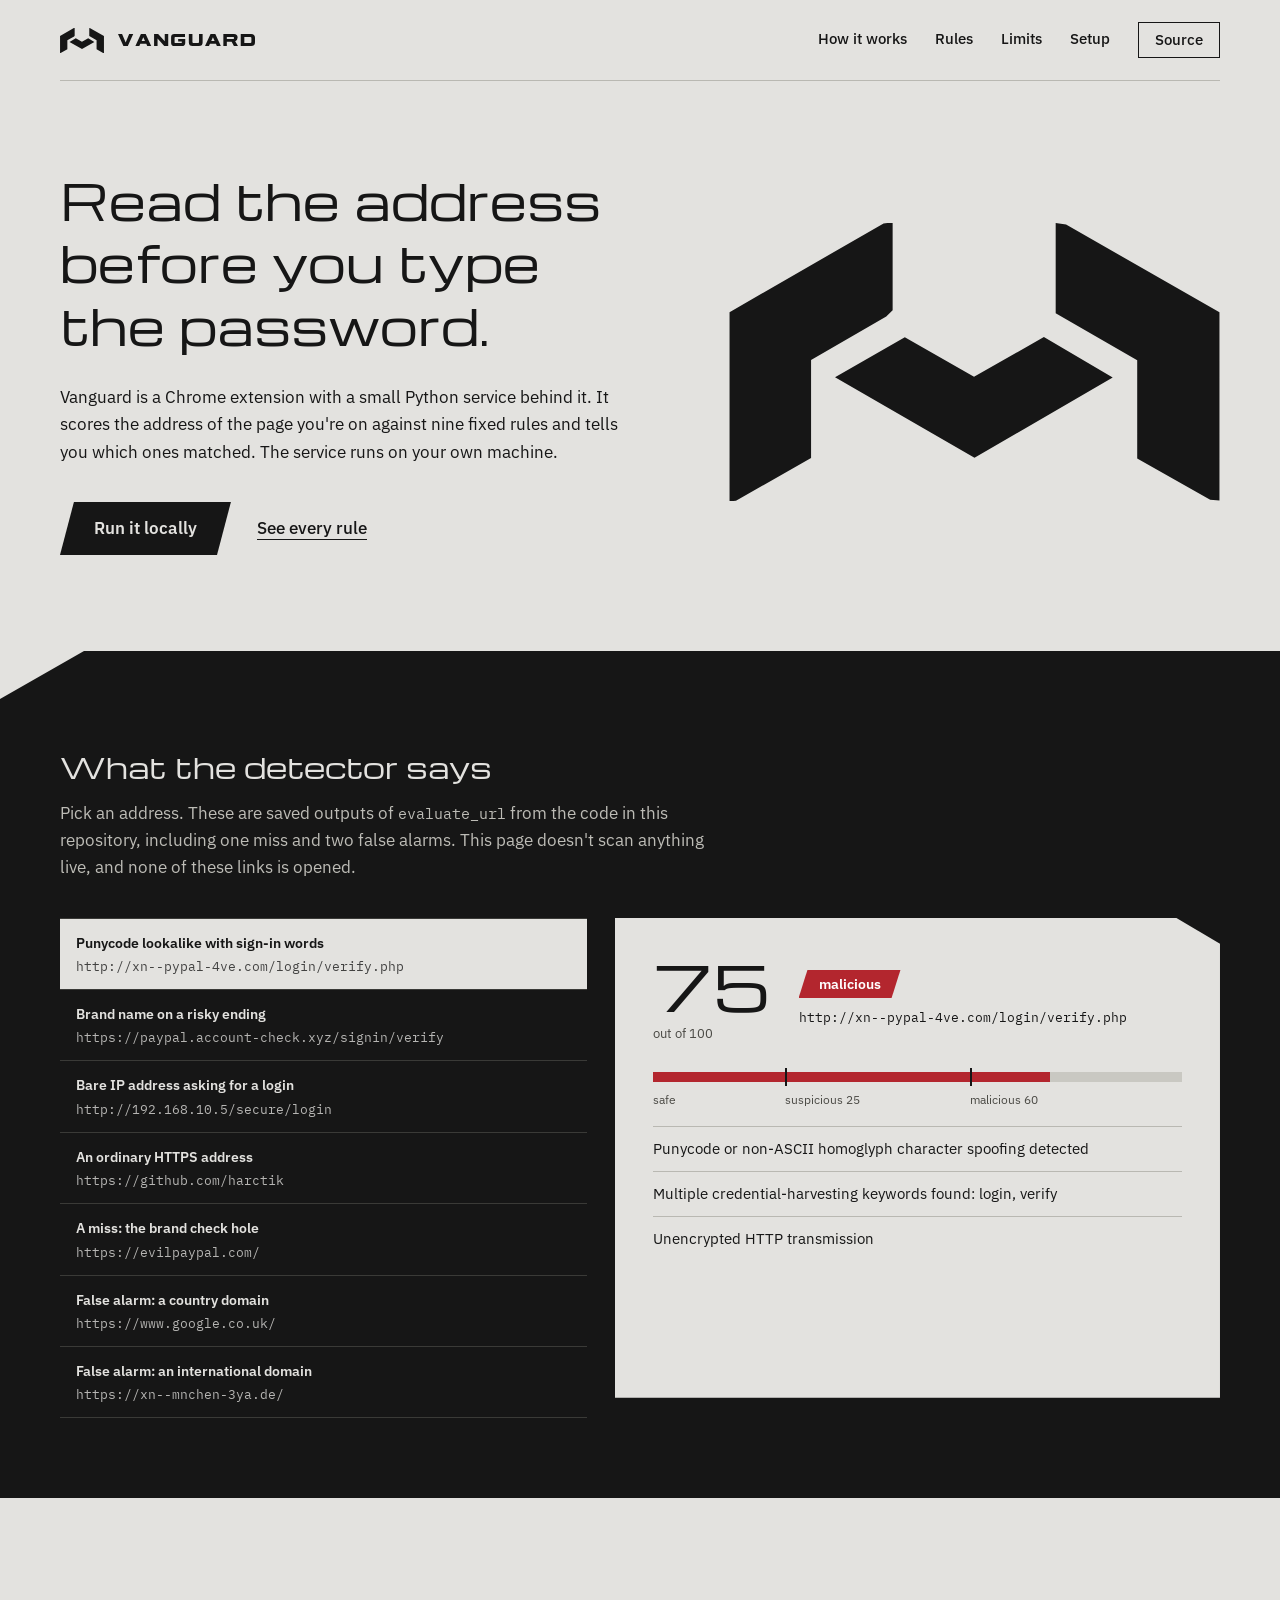
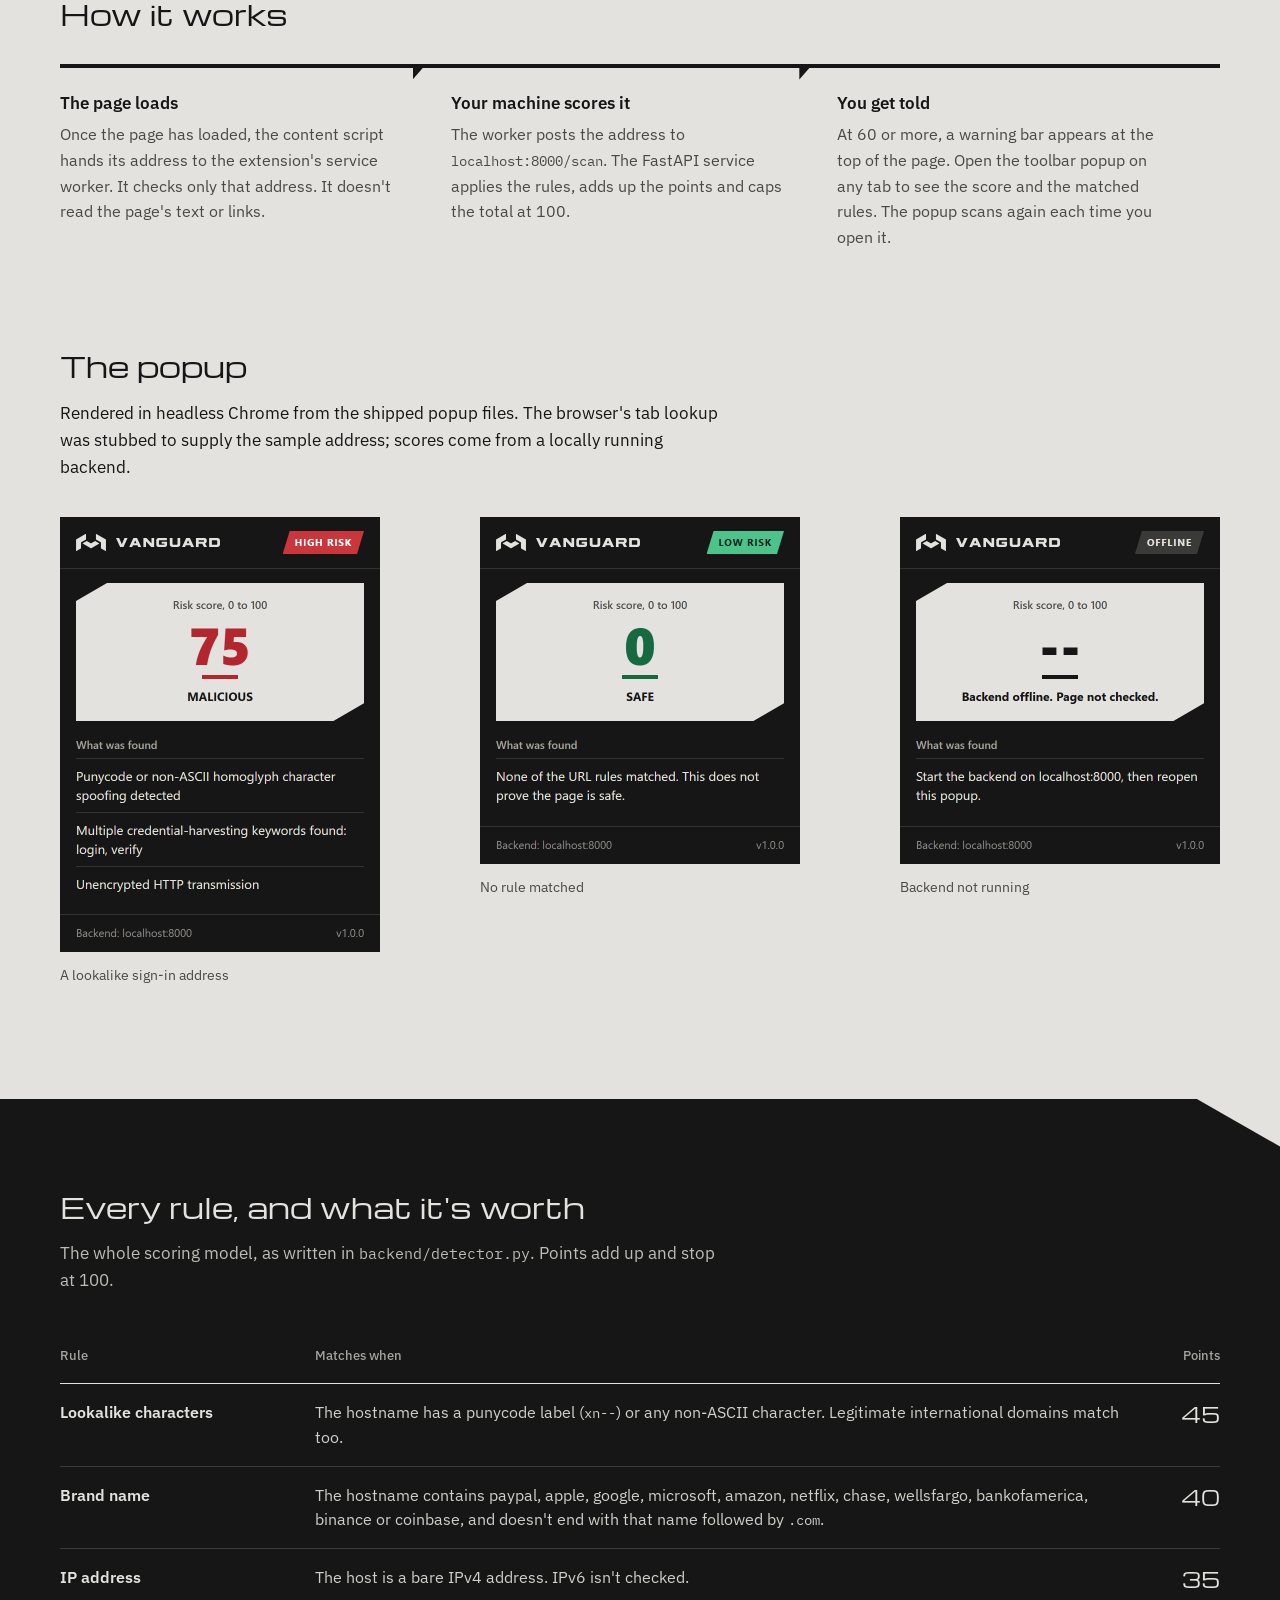
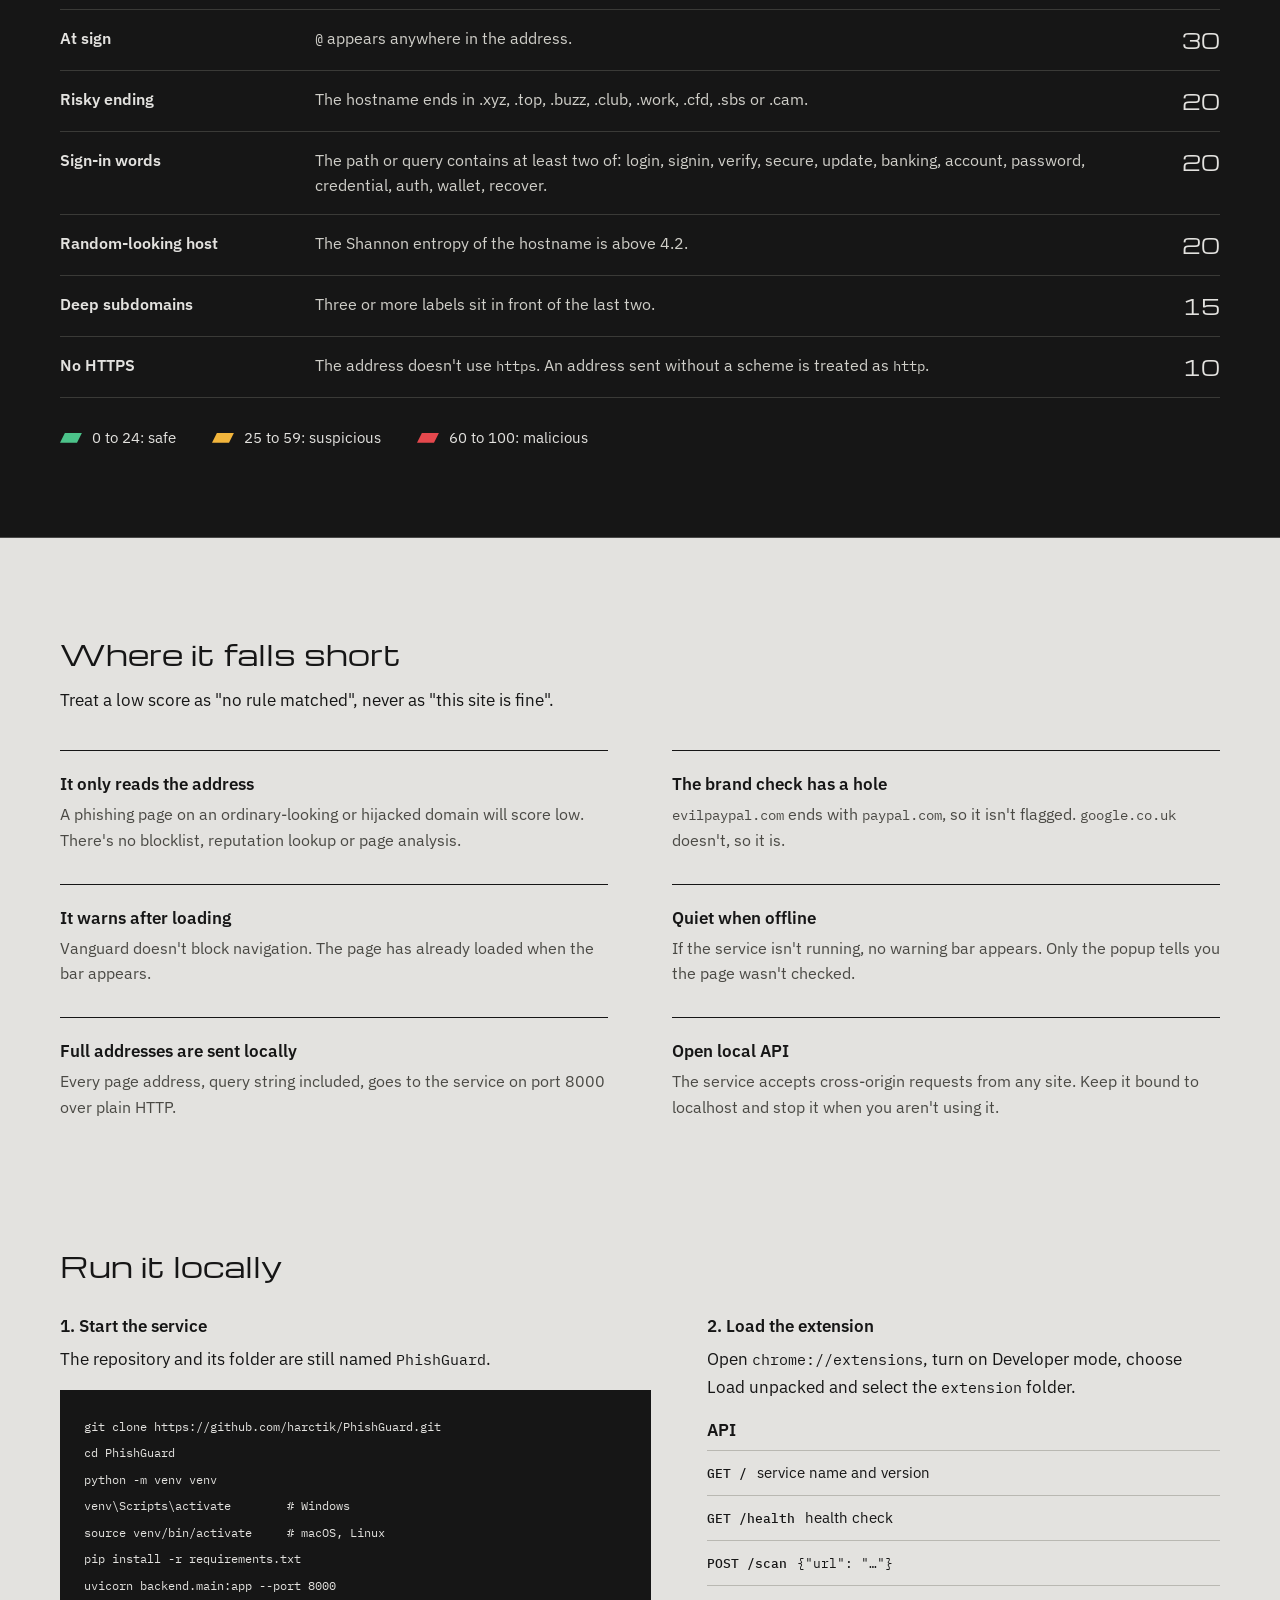
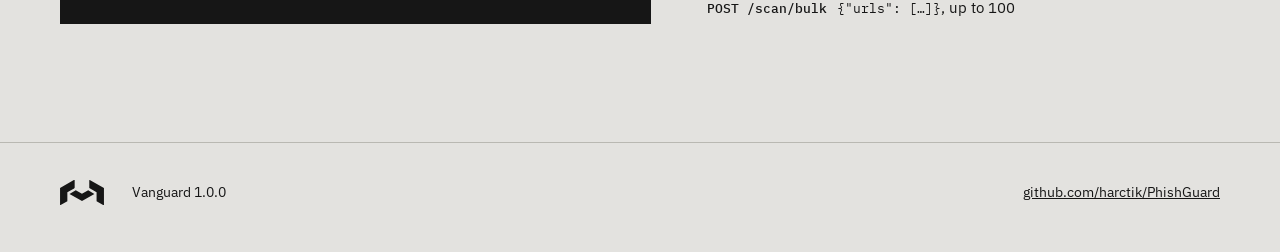
==== docs/index.html @ 0125a4f9 "Rename to Vanguard, redesign popup, add project website - New identity from the supplied artwork: ma" ====
<!DOCTYPE html>
<html lang="en">
<head>
  <meta charset="utf-8">
  <meta name="viewport" content="width=device-width, initial-scale=1">
  <title>Vanguard: phishing URL scoring for Chrome</title>
  <meta name="description" content="A Chrome extension and a small FastAPI service that score a web address against a fixed set of phishing rules, on your own machine.">
  <link rel="icon" href="assets/favicon.svg" type="image/svg+xml">
  <link rel="preconnect" href="https://fonts.googleapis.com">
  <link rel="preconnect" href="https://fonts.gstatic.com" crossorigin>
  <link rel="stylesheet" href="https://fonts.googleapis.com/css2?family=IBM+Plex+Mono:wght@400;500&family=IBM+Plex+Sans:wght@400;500;600&family=Michroma&display=swap">
  <link rel="stylesheet" href="site.css">
</head>
<body>
  <a class="skip" href="#main">Skip to content</a>

  <header class="top wrap">
    <a class="brand" href="#main">
      <img src="assets/mark.svg" alt="" width="44" height="31">
      <img src="assets/wordmark.svg" alt="Vanguard" width="137" height="12">
    </a>
    <nav aria-label="Sections">
      <a href="#how">How it works</a>
      <a href="#rules">Rules</a>
      <a href="#limits">Limits</a>
      <a href="#setup">Setup</a>
      <a class="nav-code" href="https://github.com/harctik/PhishGuard">Source</a>
    </nav>
  </header>

  <main id="main">
    <section class="hero wrap">
      <div class="hero-copy">
        <h1>Read the address before you type the password.</h1>
        <p>Vanguard is a Chrome extension with a small Python service behind it. It scores the address of the page you're on against nine fixed rules and tells you which ones matched. The service runs on your own machine.</p>
        <p class="actions">
          <a class="button" href="#setup">Run it locally</a>
          <a class="link" href="#rules">See every rule</a>
        </p>
      </div>
      <img class="hero-mark" src="assets/mark.svg" alt="">
    </section>

    <section class="bench" aria-labelledby="bench-title">
      <div class="wrap">
        <h2 id="bench-title">What the detector says</h2>
        <p class="lede">Pick an address. These are saved outputs of <code>evaluate_url</code> from the code in this repository, including one miss and two false alarms. This page doesn't scan anything live, and none of these links is opened.</p>
        <div class="bench-grid">
          <div class="specimens" id="specimens" role="group" aria-label="Sample addresses"></div>
          <div class="result" aria-live="polite">
            <div class="result-head">
              <div class="score"><span id="r-score">--</span><small>out of 100</small></div>
              <div>
                <span class="verdict" id="r-verdict"></span>
                <p class="r-url" id="r-url"></p>
              </div>
            </div>
            <div class="meter" aria-hidden="true">
              <i id="r-fill"></i><b style="left:25%"></b><b style="left:60%"></b>
            </div>
            <div class="scale" aria-hidden="true"><span style="left:0">safe</span><span style="left:25%">suspicious 25</span><span style="left:60%">malicious 60</span></div>
            <ul id="r-reasons"></ul>
            <p class="r-note" id="r-note"></p>
          </div>
        </div>
        <noscript><p>The sample viewer needs JavaScript. The rules table below describes the scoring in full.</p></noscript>
      </div>
    </section>

    <section class="wrap block" id="how">
      <h2>How it works</h2>
      <ol class="flow">
        <li>
          <h3>The page loads</h3>
          <p>Once the page has loaded, the content script hands its address to the extension's service worker. It checks only that address. It doesn't read the page's text or links.</p>
        </li>
        <li>
          <h3>Your machine scores it</h3>
          <p>The worker posts the address to <code>localhost:8000/scan</code>. The FastAPI service applies the rules, adds up the points and caps the total at 100.</p>
        </li>
        <li>
          <h3>You get told</h3>
          <p>At 60 or more, a warning bar appears at the top of the page. Open the toolbar popup on any tab to see the score and the matched rules. The popup scans again each time you open it.</p>
        </li>
      </ol>
    </section>

    <section class="wrap block shots" aria-labelledby="shots-title">
      <h2 id="shots-title">The popup</h2>
      <p class="lede">Rendered in headless Chrome from the shipped popup files. The browser's tab lookup was stubbed to supply the sample address; scores come from a locally running backend.</p>
      <div class="shot-row">
        <figure><img src="screenshots/popup_threat_alert.png" width="320" alt="Popup showing a high risk score with three matched rules" loading="lazy"><figcaption>A lookalike sign-in address</figcaption></figure>
        <figure><img src="screenshots/popup_secure.png" width="320" alt="Popup showing a score of 0 and a low risk badge" loading="lazy"><figcaption>No rule matched</figcaption></figure>
        <figure><img src="screenshots/popup_offline.png" width="320" alt="Popup saying the backend is offline and the page was not checked" loading="lazy"><figcaption>Backend not running</figcaption></figure>
      </div>
    </section>

    <section class="rules" id="rules">
      <div class="wrap">
        <h2>Every rule, and what it's worth</h2>
        <p class="lede">The whole scoring model, as written in <code>backend/detector.py</code>. Points add up and stop at 100.</p>
        <table>
          <thead><tr><th scope="col">Rule</th><th scope="col">Matches when</th><th scope="col" class="pts">Points</th></tr></thead>
          <tbody>
            <tr><th scope="row">Lookalike characters</th><td>The hostname has a punycode label (<code>xn--</code>) or any non-ASCII character. Legitimate international domains match too.</td><td class="pts">45</td></tr>
            <tr><th scope="row">Brand name</th><td>The hostname contains paypal, apple, google, microsoft, amazon, netflix, chase, wellsfargo, bankofamerica, binance or coinbase, and doesn't end with that name followed by <code>.com</code>.</td><td class="pts">40</td></tr>
            <tr><th scope="row">IP address</th><td>The host is a bare IPv4 address. IPv6 isn't checked.</td><td class="pts">35</td></tr>
            <tr><th scope="row">At sign</th><td><code>@</code> appears anywhere in the address.</td><td class="pts">30</td></tr>
            <tr><th scope="row">Risky ending</th><td>The hostname ends in .xyz, .top, .buzz, .club, .work, .cfd, .sbs or .cam.</td><td class="pts">20</td></tr>
            <tr><th scope="row">Sign-in words</th><td>The path or query contains at least two of: login, signin, verify, secure, update, banking, account, password, credential, auth, wallet, recover.</td><td class="pts">20</td></tr>
            <tr><th scope="row">Random-looking host</th><td>The Shannon entropy of the hostname is above 4.2.</td><td class="pts">20</td></tr>
            <tr><th scope="row">Deep subdomains</th><td>Three or more labels sit in front of the last two.</td><td class="pts">15</td></tr>
            <tr><th scope="row">No HTTPS</th><td>The address doesn't use <code>https</code>. An address sent without a scheme is treated as <code>http</code>.</td><td class="pts">10</td></tr>
          </tbody>
        </table>
        <p class="thresholds"><span><i class="dot safe"></i>0 to 24: safe</span><span><i class="dot warn"></i>25 to 59: suspicious</span><span><i class="dot bad"></i>60 to 100: malicious</span></p>
      </div>
    </section>

    <section class="wrap block" id="limits">
      <h2>Where it falls short</h2>
      <p class="lede">Treat a low score as "no rule matched", never as "this site is fine".</p>
      <dl class="limits">
        <div><dt>It only reads the address</dt><dd>A phishing page on an ordinary-looking or hijacked domain will score low. There's no blocklist, reputation lookup or page analysis.</dd></div>
        <div><dt>The brand check has a hole</dt><dd><code>evilpaypal.com</code> ends with <code>paypal.com</code>, so it isn't flagged. <code>google.co.uk</code> doesn't, so it is.</dd></div>
        <div><dt>It warns after loading</dt><dd>Vanguard doesn't block navigation. The page has already loaded when the bar appears.</dd></div>
        <div><dt>Quiet when offline</dt><dd>If the service isn't running, no warning bar appears. Only the popup tells you the page wasn't checked.</dd></div>
        <div><dt>Full addresses are sent locally</dt><dd>Every page address, query string included, goes to the service on port 8000 over plain HTTP.</dd></div>
        <div><dt>Open local API</dt><dd>The service accepts cross-origin requests from any site. Keep it bound to localhost and stop it when you aren't using it.</dd></div>
      </dl>
    </section>

    <section class="wrap block" id="setup">
      <h2>Run it locally</h2>
      <div class="setup-grid">
        <div>
          <h3>1. Start the service</h3>
          <p>The repository and its folder are still named <code>PhishGuard</code>.</p>
<pre><code>git clone https://github.com/harctik/PhishGuard.git
cd PhishGuard
python -m venv venv
venv\Scripts\activate        # Windows
source venv/bin/activate     # macOS, Linux
pip install -r requirements.txt
uvicorn backend.main:app --port 8000</code></pre>
        </div>
        <div>
          <h3>2. Load the extension</h3>
          <p>Open <code>chrome://extensions</code>, turn on Developer mode, choose Load unpacked and select the <code>extension</code> folder.</p>
          <h3>API</h3>
          <ul class="api">
            <li><code>GET /</code> service name and version</li>
            <li><code>GET /health</code> health check</li>
            <li><code>POST /scan</code> <code>{"url": "…"}</code></li>
            <li><code>POST /scan/bulk</code> <code>{"urls": […]}</code>, up to 100</li>
          </ul>
        </div>
      </div>
    </section>
  </main>

  <footer class="foot">
    <div class="wrap">
      <img src="assets/mark.svg" alt="" width="44" height="31">
      <p>Vanguard 1.0.0</p>
      <a href="https://github.com/harctik/PhishGuard">github.com/harctik/PhishGuard</a>
    </div>
  </footer>

  <script src="samples.js"></script>
  <script src="site.js"></script>
</body>
</html>
---- docs/site.css ----
:root {
  --paper: #e3e2df;
  --paper-2: #efeeeb;
  --ink: #161616;
  --ink-2: #4a4944;
  --line: #b9b8b2;
  --safe: #17693f;
  --warn: #8a5a00;
  --bad: #b3262e;
  --wide: "Michroma", "Eurostile", "Segoe UI", sans-serif;
  --sans: "IBM Plex Sans", system-ui, sans-serif;
  --mono: "IBM Plex Mono", ui-monospace, Consolas, monospace;
}
* { box-sizing: border-box; margin: 0; padding: 0; }
html { scroll-behavior: smooth; }
@media (prefers-reduced-motion: reduce) { html { scroll-behavior: auto; } * { transition: none !important; } }
body { background: var(--paper); color: var(--ink); font: 17px/1.6 var(--sans); }
img { max-width: 100%; }
a { color: inherit; }
a:focus-visible, button:focus-visible { outline: 3px solid var(--bad); outline-offset: 2px; }
.wrap { width: min(1160px, 100% - 40px); margin-inline: auto; }
.skip { position: absolute; left: -999px; }
.skip:focus { left: 12px; top: 12px; z-index: 5; background: var(--ink); color: var(--paper); padding: 8px 14px; }
code { font-family: var(--mono); font-size: .88em; overflow-wrap: anywhere; }
h1, h2 { font-family: var(--wide); font-weight: 400; text-wrap: balance; }
h2 { font-size: clamp(1.25rem, 2.4vw, 1.75rem); line-height: 1.4; margin-bottom: 14px; }
h3 { font-size: 1.05rem; font-weight: 600; margin-bottom: 6px; }
.lede { max-width: 66ch; margin-bottom: 36px; }

.top { display: flex; justify-content: space-between; align-items: center; gap: 24px; padding-block: 22px; border-bottom: 1px solid var(--line); }
.brand { display: flex; align-items: center; gap: 14px; }
.brand img { display: block; }
nav { display: flex; align-items: center; gap: 28px; font-size: 15px; font-weight: 500; }
nav a { text-decoration: none; padding-block: 4px; border-bottom: 2px solid transparent; }
nav a:hover { border-bottom-color: var(--ink); }
nav .nav-code { border: 1px solid var(--ink); padding: 5px 16px; }
nav .nav-code:hover { background: var(--ink); color: var(--paper); }

.hero { display: grid; grid-template-columns: 1.25fr 1fr; align-items: center; gap: 56px; padding-block: 88px 96px; }
h1 { font-size: clamp(1.7rem, 4.2vw, 3rem); line-height: 1.3; margin-bottom: 28px; }
.hero-copy p { max-width: 56ch; }
.hero-mark { width: 100%; }
.hero-copy .actions { display: flex; flex-wrap: wrap; align-items: center; gap: 26px; margin-top: 36px; }
.button {
  background: var(--ink); color: var(--paper); text-decoration: none; font-weight: 600;
  padding: 13px 34px;
  clip-path: polygon(14px 0, 100% 0, calc(100% - 14px) 100%, 0 100%);
}
.button:hover { background: #000; }
.button:focus-visible { clip-path: none; }
.link { font-weight: 500; text-underline-offset: 5px; }

/* the slanted edge repeats the cut of the mark */
.bench { background: var(--ink); color: var(--paper); padding-block: 96px 80px; clip-path: polygon(0 48px, 84px 0, 100% 0, 100% 100%, 0 100%); }
.bench .lede, .rules .lede { color: #bdbcb6; }
.bench-grid { display: grid; grid-template-columns: minmax(0, 1fr) minmax(0, 1.15fr); gap: 28px; align-items: start; }
.specimens { display: grid; }
.specimens button {
  all: unset; box-sizing: border-box; cursor: pointer; display: grid; gap: 2px;
  padding: 13px 16px; border-top: 1px solid #3a3a37;
}
.specimens button:last-child { border-bottom: 1px solid #3a3a37; }
.specimens button:hover { background: #222220; }
.specimens button:focus-visible { outline: 3px solid #ff7a7e; outline-offset: -3px; }
.specimens button[aria-pressed="true"] { background: var(--paper); color: var(--ink); }
.specimens span { font-size: 14px; font-weight: 600; }
.specimens code { font-size: 12.5px; opacity: .78; overflow-wrap: anywhere; }
.result { background: var(--paper); color: var(--ink); padding: 34px 38px 38px; min-height: 480px; clip-path: polygon(0 0, calc(100% - 44px) 0, 100% 26px, 100% 100%, 0 100%); }
.result-head { display: flex; gap: 26px; align-items: center; margin-bottom: 26px; }
.score { min-width: 120px; }
.score span { display: block; font: 400 3.8rem/1.1 var(--wide); font-variant-numeric: tabular-nums; }
.score small { font-size: 13px; color: var(--ink-2); }
.verdict { display: inline-block; font-size: 14px; font-weight: 600; color: #fff; padding: 3px 20px; clip-path: polygon(9px 0, 100% 0, calc(100% - 9px) 100%, 0 100%); }
.r-url { font: 13px/1.5 var(--mono); margin-top: 10px; overflow-wrap: anywhere; }
.meter { position: relative; height: 10px; background: #c9c8c2; }
.meter i { display: block; height: 100%; width: 0; transition: width .3s; }
.meter b { position: absolute; top: -4px; bottom: -4px; width: 2px; background: var(--ink); }
.scale { position: relative; height: 30px; font-size: 12px; color: var(--ink-2); }
.scale span { position: absolute; top: 8px; white-space: nowrap; }
.result ul { list-style: none; margin-top: 14px; font-size: 15px; }
.result li { padding: 10px 0; border-top: 1px solid var(--line); }
.r-note { margin-top: 16px; font-size: 15px; font-weight: 600; }

.block { padding-block: 96px 0; }
.flow { list-style: none; display: grid; grid-template-columns: repeat(3, 1fr); margin-top: 30px; }
.flow li { border-top: 4px solid var(--ink); padding: 22px 34px 0 0; position: relative; }
.flow li + li { padding-left: 4px; }
.flow li:not(:last-child)::after { content: ""; position: absolute; right: 20px; top: -4px; width: 14px; height: 16px; background: var(--ink); clip-path: polygon(0 0, 100% 0, 0 100%); }
.flow p { font-size: 16px; color: var(--ink-2); padding-right: 12px; }

.shot-row { display: grid; grid-template-columns: repeat(3, minmax(0, 320px)); justify-content: space-between; gap: 32px; align-items: start; }
figure img { display: block; width: 100%; height: auto; }
figcaption { margin-top: 12px; font-size: 14px; color: var(--ink-2); }

.rules { margin-top: 112px; background: var(--ink); color: var(--paper); padding-block: 88px; clip-path: polygon(0 0, calc(100% - 84px) 0, 100% 48px, 100% 100%, 0 100%); }
table { width: 100%; border-collapse: collapse; font-size: 15.5px; }
th, td { text-align: left; vertical-align: top; padding: 16px 20px 16px 0; border-bottom: 1px solid #3a3a37; }
thead th { font-size: 13px; font-weight: 500; color: #a5a49f; border-bottom-color: var(--paper); }
tbody th { font-weight: 600; width: 22%; }
td { color: #d0cfc9; }
.pts { width: 80px; text-align: right; padding-right: 0; }
td.pts { font: 400 1.25rem var(--wide); color: var(--paper); }
.thresholds { display: flex; flex-wrap: wrap; gap: 12px 36px; margin-top: 28px; font-size: 15px; }
.dot { display: inline-block; width: 22px; height: 10px; margin-right: 10px; clip-path: polygon(5px 0, 100% 0, calc(100% - 5px) 100%, 0 100%); }
.dot.safe { background: #4cc38a; }
.dot.warn { background: #f2b53c; }
.dot.bad { background: #e5484d; }

.limits { display: grid; grid-template-columns: 1fr 1fr; column-gap: 64px; }
.limits div { border-top: 1px solid var(--ink); padding: 20px 0 30px; }
.limits dt { font-weight: 600; margin-bottom: 4px; }
.limits dd { color: var(--ink-2); font-size: 16px; }

.setup-grid { display: grid; grid-template-columns: minmax(0, 1.15fr) minmax(0, 1fr); gap: 56px; margin-top: 28px; }
.setup-grid p { margin-bottom: 16px; }
pre { background: var(--ink); color: var(--paper); padding: 24px; overflow-x: auto; font-size: 14px; line-height: 1.9; }
.api { list-style: none; font-size: 15px; }
.api li { border-top: 1px solid var(--line); padding: 10px 0; }
.api code:first-child { font-weight: 500; margin-right: 6px; }

.foot { margin-top: 112px; border-top: 1px solid var(--line); padding-block: 34px 44px; font-size: 14px; }
.foot .wrap { display: flex; flex-wrap: wrap; align-items: center; gap: 12px 28px; }
.foot a { margin-left: auto; }

@media (max-width: 860px) {
  body { font-size: 16px; }
  .top { flex-direction: column; align-items: flex-start; gap: 14px; }
  nav { flex-wrap: wrap; gap: 8px 18px; font-size: 14px; }
  nav .nav-code { padding: 3px 12px; }
  .hero { grid-template-columns: 1fr; gap: 40px; padding-block: 44px 56px; }
  .hero-mark { order: -1; width: 62%; }
  .bench { padding-block: 72px 48px; clip-path: polygon(0 24px, 42px 0, 100% 0, 100% 100%, 0 100%); }
  .bench-grid, .flow, .limits, .setup-grid { grid-template-columns: minmax(0, 1fr); }
  .result { order: -1; padding: 24px 20px 28px; min-height: 0; position: static; }
  .result-head { gap: 16px; }
  .score { min-width: 92px; }
  .score span { font-size: 2.6rem; }
  .scale span:nth-child(1) { display: none; }
  .flow li, .flow li + li { padding: 18px 0 26px; }
  .flow li:not(:last-child)::after { display: none; }
  .block { padding-top: 68px; }
  .shot-row { grid-template-columns: minmax(0, 320px); justify-content: center; }
  .rules { margin-top: 76px; padding-block: 60px; clip-path: polygon(0 0, calc(100% - 42px) 0, 100% 24px, 100% 100%, 0 100%); }
  thead { position: absolute; width: 1px; height: 1px; overflow: hidden; clip-path: inset(50%); }
  table, tbody { display: block; }
  tbody tr { display: grid; grid-template-columns: 1fr auto; border-bottom: 1px solid #3a3a37; padding-block: 14px; }
  tbody th, td { display: block; border: 0; padding: 0; width: auto; }
  td { grid-column: 1 / -1; grid-row: 2; margin-top: 6px; }
  td.pts { grid-column: 2; grid-row: 1; margin: 0; width: auto; }
  .foot { margin-top: 72px; }
  .foot a { margin-left: 0; }
}
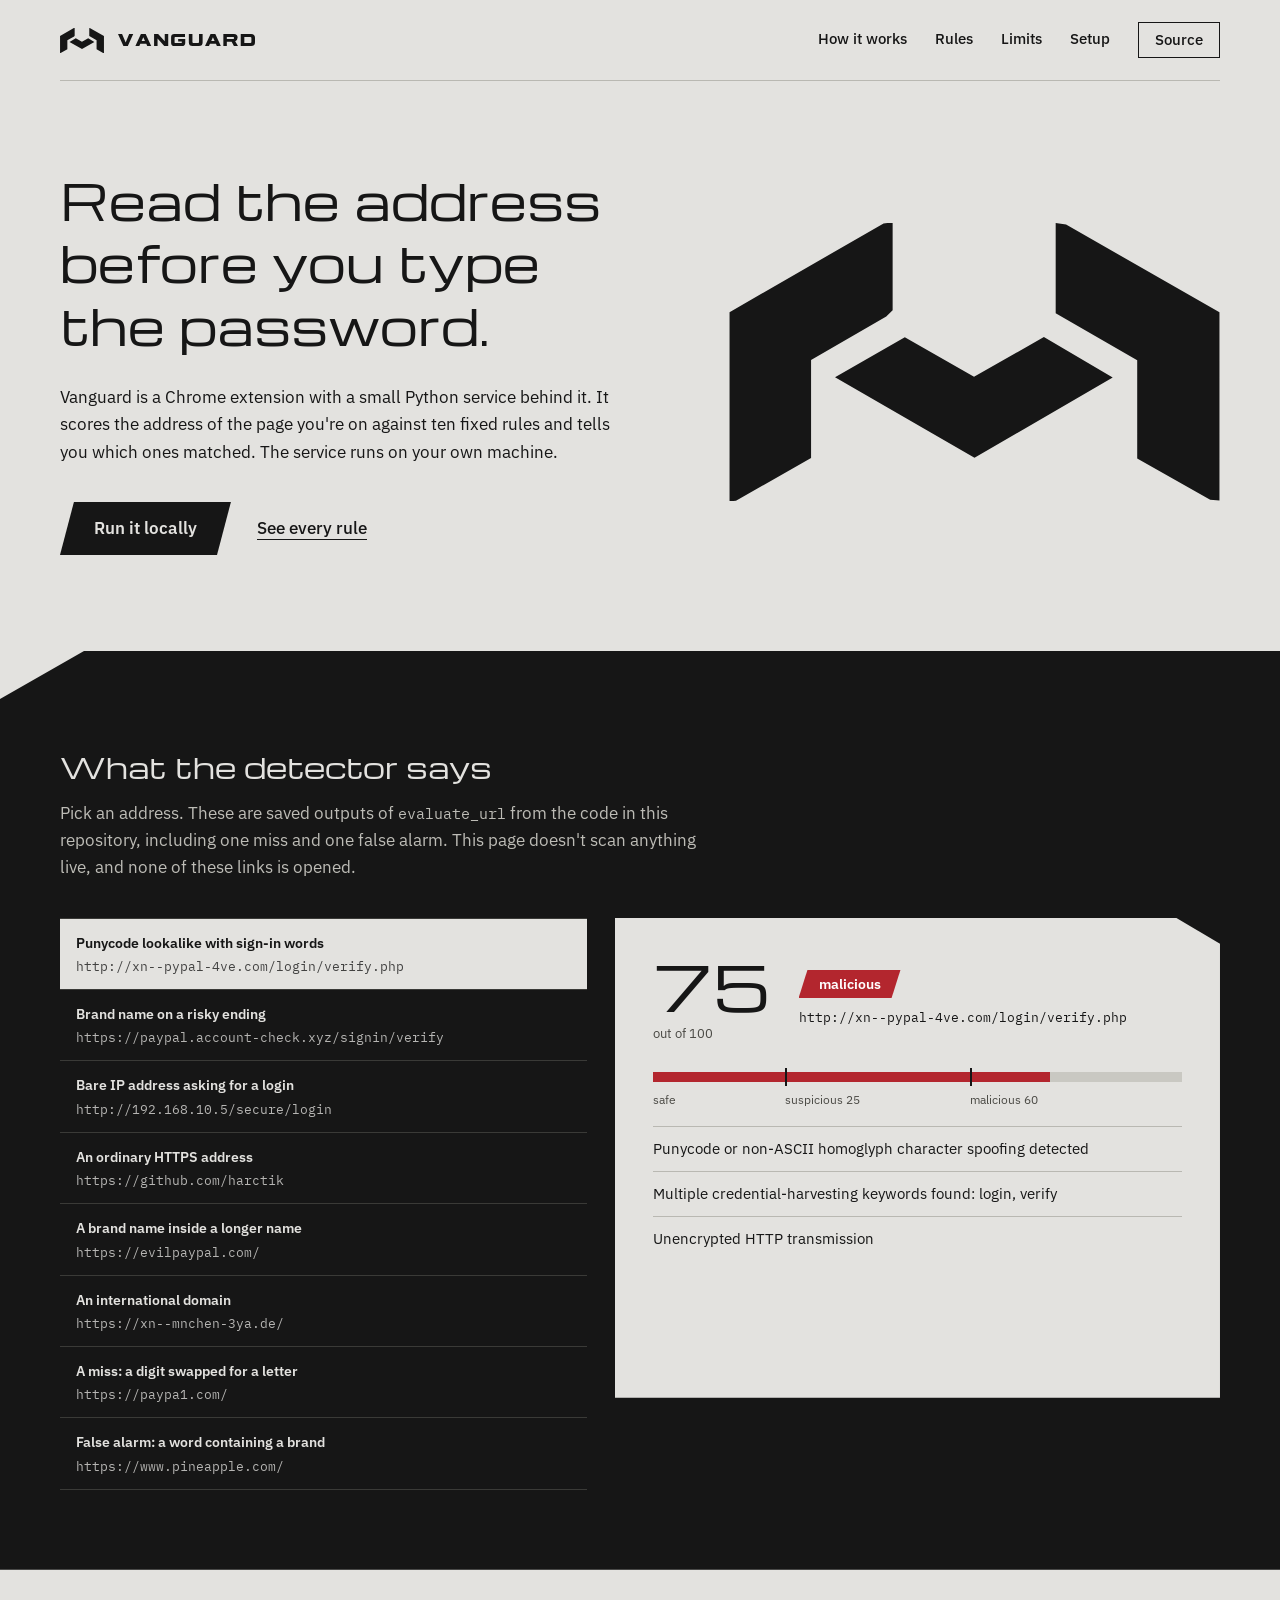
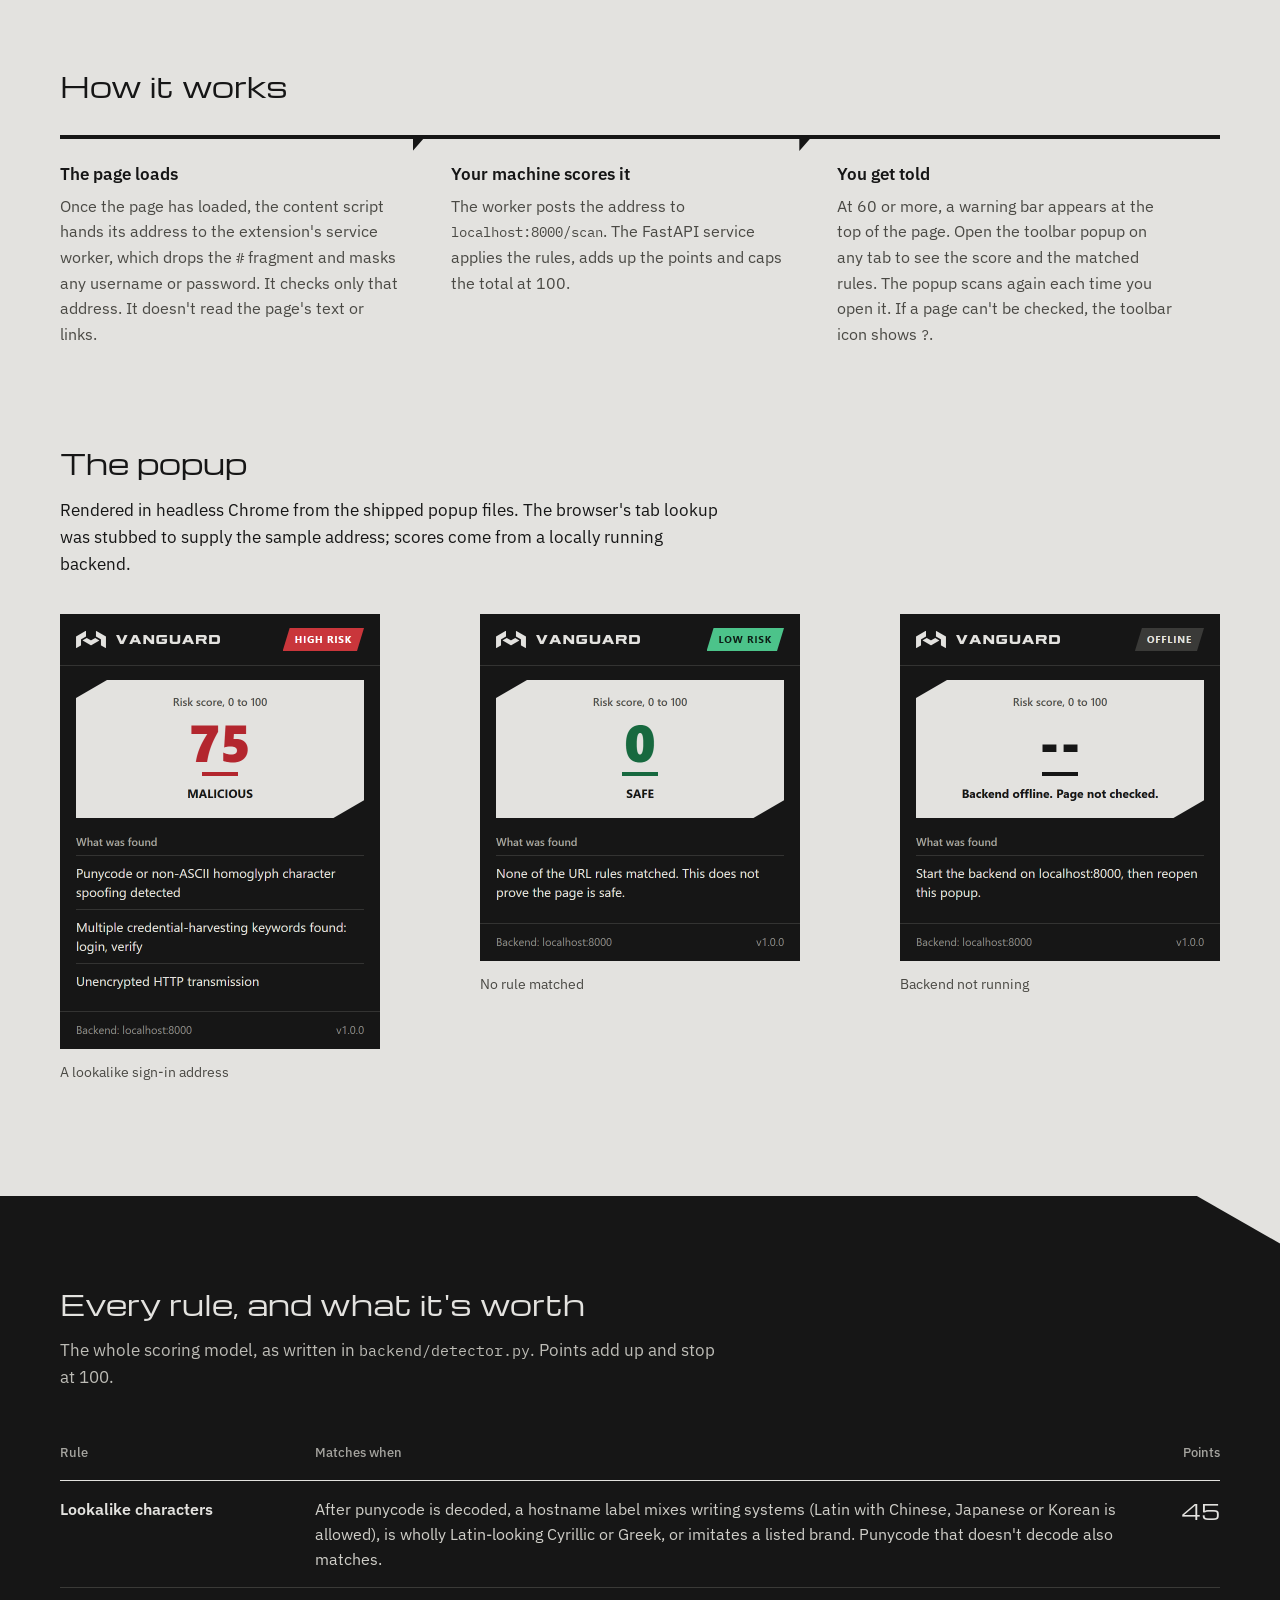
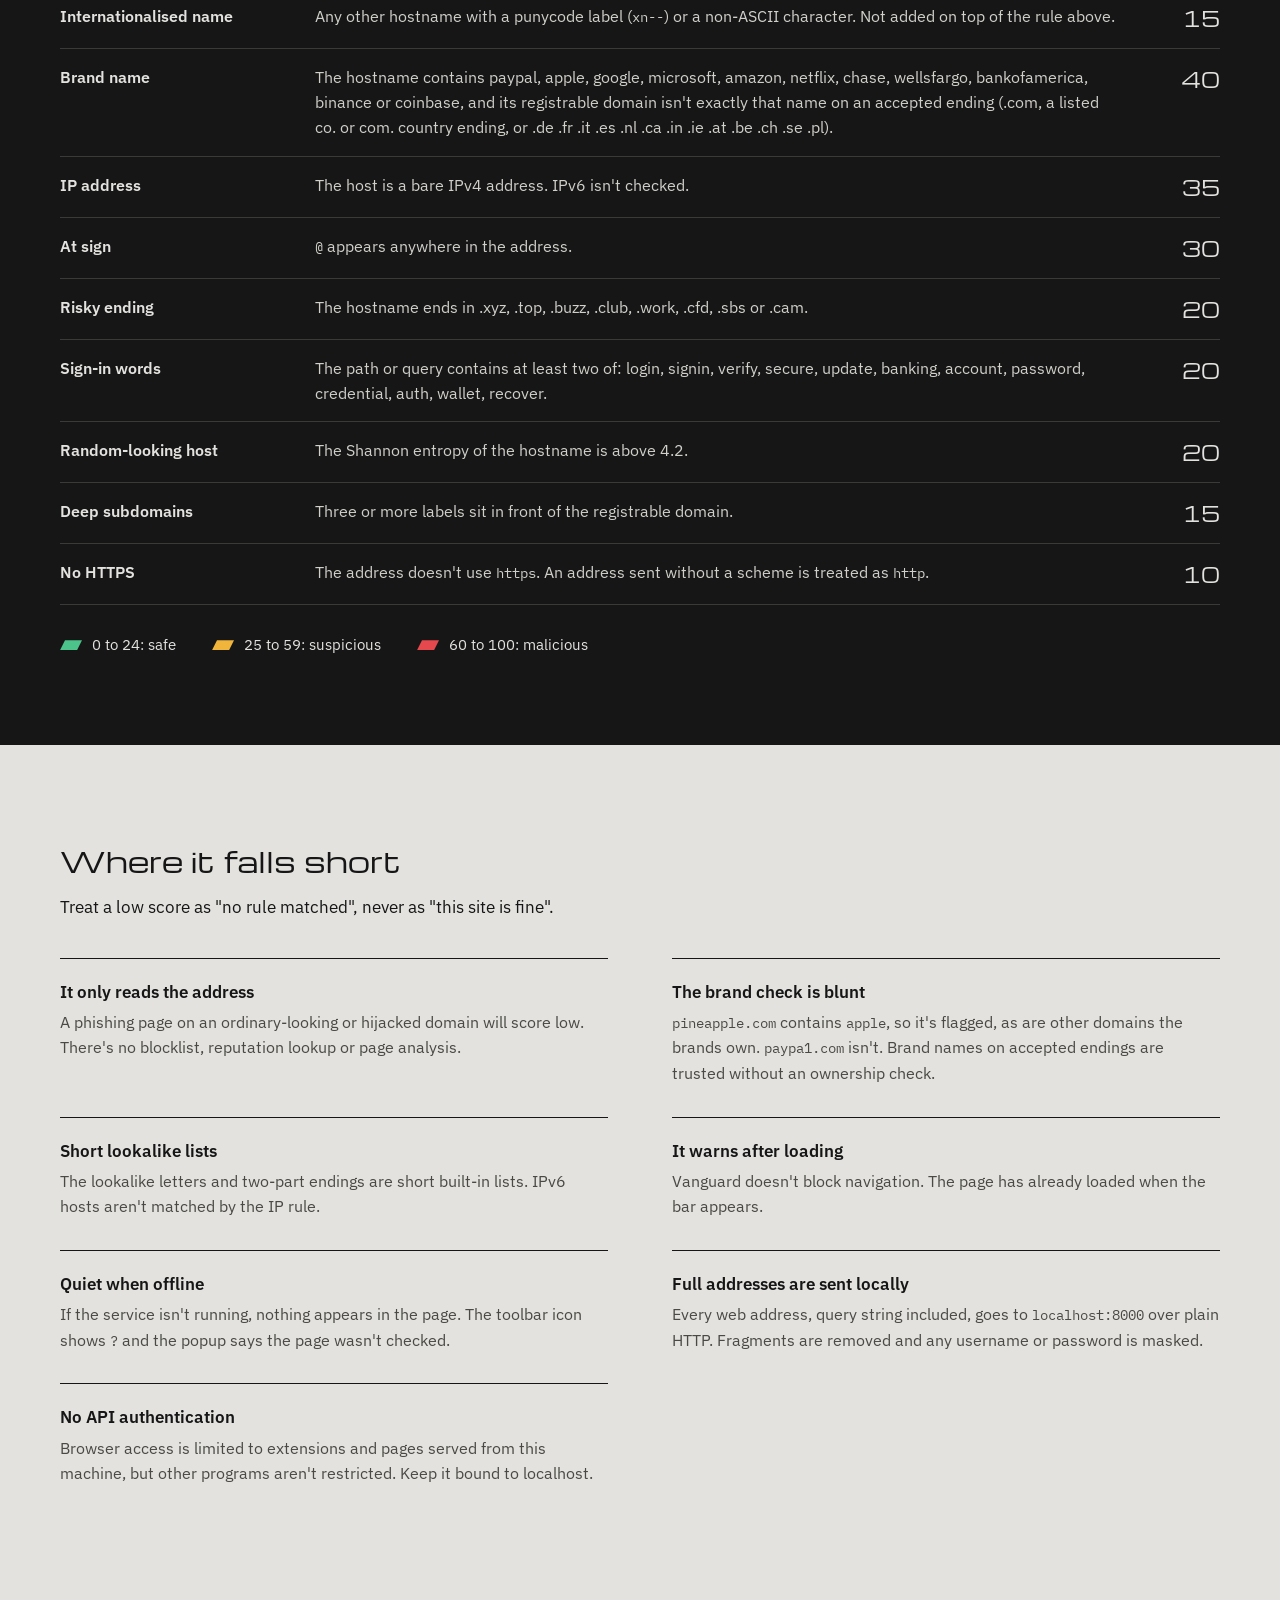
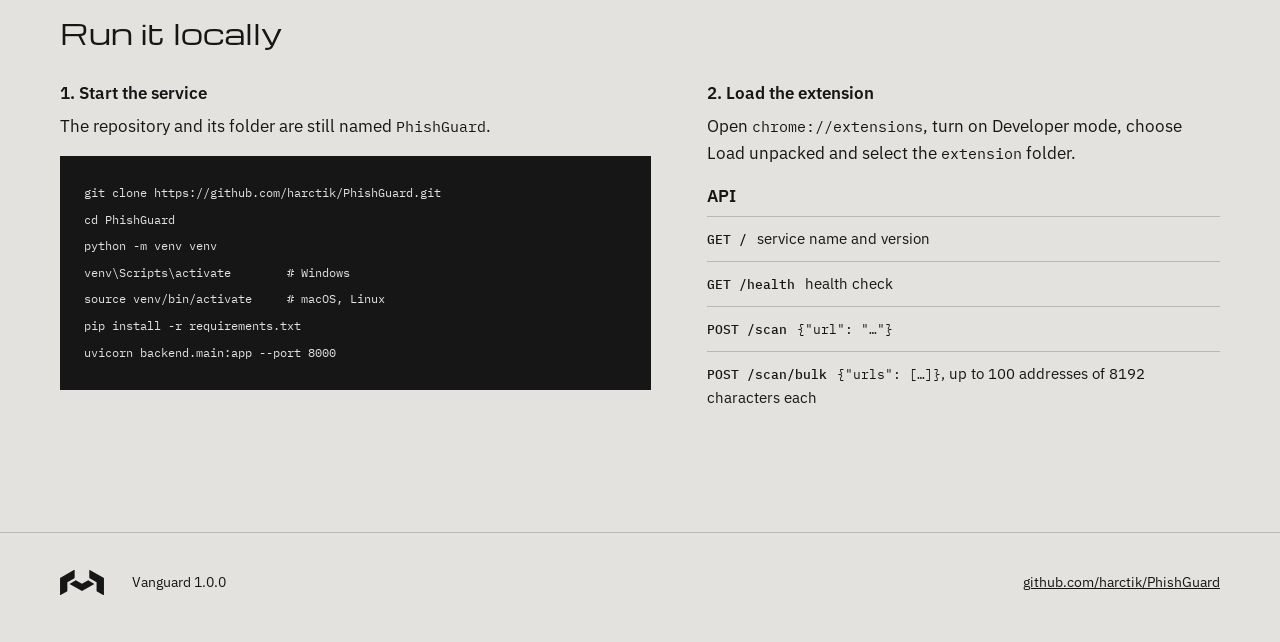
==== commit a18b560d: "Update README and project page to match the fixes Co-Authored-By: Claude Sonnet 5.5 <noreply@anthrop" ====
--- a/docs/index.html
+++ b/docs/index.html
@@ -32,7 +32,7 @@
     <section class="hero wrap">
       <div class="hero-copy">
         <h1>Read the address before you type the password.</h1>
-        <p>Vanguard is a Chrome extension with a small Python service behind it. It scores the address of the page you're on against nine fixed rules and tells you which ones matched. The service runs on your own machine.</p>
+        <p>Vanguard is a Chrome extension with a small Python service behind it. It scores the address of the page you're on against ten fixed rules and tells you which ones matched. The service runs on your own machine.</p>
         <p class="actions">
           <a class="button" href="#setup">Run it locally</a>
           <a class="link" href="#rules">See every rule</a>
@@ -44,7 +44,7 @@
     <section class="bench" aria-labelledby="bench-title">
       <div class="wrap">
         <h2 id="bench-title">What the detector says</h2>
-        <p class="lede">Pick an address. These are saved outputs of <code>evaluate_url</code> from the code in this repository, including one miss and two false alarms. This page doesn't scan anything live, and none of these links is opened.</p>
+        <p class="lede">Pick an address. These are saved outputs of <code>evaluate_url</code> from the code in this repository, including one miss and one false alarm. This page doesn't scan anything live, and none of these links is opened.</p>
         <div class="bench-grid">
           <div class="specimens" id="specimens" role="group" aria-label="Sample addresses"></div>
           <div class="result" aria-live="polite">
@@ -72,7 +72,7 @@
       <ol class="flow">
         <li>
           <h3>The page loads</h3>
-          <p>Once the page has loaded, the content script hands its address to the extension's service worker. It checks only that address. It doesn't read the page's text or links.</p>
+          <p>Once the page has loaded, the content script hands its address to the extension's service worker, which drops the <code>#</code> fragment and masks any username or password. It checks only that address. It doesn't read the page's text or links.</p>
         </li>
         <li>
           <h3>Your machine scores it</h3>
@@ -80,7 +80,7 @@
         </li>
         <li>
           <h3>You get told</h3>
-          <p>At 60 or more, a warning bar appears at the top of the page. Open the toolbar popup on any tab to see the score and the matched rules. The popup scans again each time you open it.</p>
+          <p>At 60 or more, a warning bar appears at the top of the page. Open the toolbar popup on any tab to see the score and the matched rules. The popup scans again each time you open it. If a page can't be checked, the toolbar icon shows <code>?</code>.</p>
         </li>
       </ol>
     </section>
@@ -102,14 +102,15 @@
         <table>
           <thead><tr><th scope="col">Rule</th><th scope="col">Matches when</th><th scope="col" class="pts">Points</th></tr></thead>
           <tbody>
-            <tr><th scope="row">Lookalike characters</th><td>The hostname has a punycode label (<code>xn--</code>) or any non-ASCII character. Legitimate international domains match too.</td><td class="pts">45</td></tr>
-            <tr><th scope="row">Brand name</th><td>The hostname contains paypal, apple, google, microsoft, amazon, netflix, chase, wellsfargo, bankofamerica, binance or coinbase, and doesn't end with that name followed by <code>.com</code>.</td><td class="pts">40</td></tr>
+            <tr><th scope="row">Lookalike characters</th><td>After punycode is decoded, a hostname label mixes writing systems (Latin with Chinese, Japanese or Korean is allowed), is wholly Latin-looking Cyrillic or Greek, or imitates a listed brand. Punycode that doesn't decode also matches.</td><td class="pts">45</td></tr>
+            <tr><th scope="row">Internationalised name</th><td>Any other hostname with a punycode label (<code>xn--</code>) or a non-ASCII character. Not added on top of the rule above.</td><td class="pts">15</td></tr>
+            <tr><th scope="row">Brand name</th><td>The hostname contains paypal, apple, google, microsoft, amazon, netflix, chase, wellsfargo, bankofamerica, binance or coinbase, and its registrable domain isn't exactly that name on an accepted ending (.com, a listed co. or com. country ending, or .de .fr .it .es .nl .ca .in .ie .at .be .ch .se .pl).</td><td class="pts">40</td></tr>
             <tr><th scope="row">IP address</th><td>The host is a bare IPv4 address. IPv6 isn't checked.</td><td class="pts">35</td></tr>
             <tr><th scope="row">At sign</th><td><code>@</code> appears anywhere in the address.</td><td class="pts">30</td></tr>
             <tr><th scope="row">Risky ending</th><td>The hostname ends in .xyz, .top, .buzz, .club, .work, .cfd, .sbs or .cam.</td><td class="pts">20</td></tr>
             <tr><th scope="row">Sign-in words</th><td>The path or query contains at least two of: login, signin, verify, secure, update, banking, account, password, credential, auth, wallet, recover.</td><td class="pts">20</td></tr>
             <tr><th scope="row">Random-looking host</th><td>The Shannon entropy of the hostname is above 4.2.</td><td class="pts">20</td></tr>
-            <tr><th scope="row">Deep subdomains</th><td>Three or more labels sit in front of the last two.</td><td class="pts">15</td></tr>
+            <tr><th scope="row">Deep subdomains</th><td>Three or more labels sit in front of the registrable domain.</td><td class="pts">15</td></tr>
             <tr><th scope="row">No HTTPS</th><td>The address doesn't use <code>https</code>. An address sent without a scheme is treated as <code>http</code>.</td><td class="pts">10</td></tr>
           </tbody>
         </table>
@@ -122,11 +123,12 @@
       <p class="lede">Treat a low score as "no rule matched", never as "this site is fine".</p>
       <dl class="limits">
         <div><dt>It only reads the address</dt><dd>A phishing page on an ordinary-looking or hijacked domain will score low. There's no blocklist, reputation lookup or page analysis.</dd></div>
-        <div><dt>The brand check has a hole</dt><dd><code>evilpaypal.com</code> ends with <code>paypal.com</code>, so it isn't flagged. <code>google.co.uk</code> doesn't, so it is.</dd></div>
+        <div><dt>The brand check is blunt</dt><dd><code>pineapple.com</code> contains <code>apple</code>, so it's flagged, as are other domains the brands own. <code>paypa1.com</code> isn't. Brand names on accepted endings are trusted without an ownership check.</dd></div>
+        <div><dt>Short lookalike lists</dt><dd>The lookalike letters and two-part endings are short built-in lists. IPv6 hosts aren't matched by the IP rule.</dd></div>
         <div><dt>It warns after loading</dt><dd>Vanguard doesn't block navigation. The page has already loaded when the bar appears.</dd></div>
-        <div><dt>Quiet when offline</dt><dd>If the service isn't running, no warning bar appears. Only the popup tells you the page wasn't checked.</dd></div>
-        <div><dt>Full addresses are sent locally</dt><dd>Every page address, query string included, goes to the service on port 8000 over plain HTTP.</dd></div>
-        <div><dt>Open local API</dt><dd>The service accepts cross-origin requests from any site. Keep it bound to localhost and stop it when you aren't using it.</dd></div>
+        <div><dt>Quiet when offline</dt><dd>If the service isn't running, nothing appears in the page. The toolbar icon shows <code>?</code> and the popup says the page wasn't checked.</dd></div>
+        <div><dt>Full addresses are sent locally</dt><dd>Every web address, query string included, goes to <code>localhost:8000</code> over plain HTTP. Fragments are removed and any username or password is masked.</dd></div>
+        <div><dt>No API authentication</dt><dd>Browser access is limited to extensions and pages served from this machine, but other programs aren't restricted. Keep it bound to localhost.</dd></div>
       </dl>
     </section>
 
@@ -152,7 +154,7 @@
             <li><code>GET /</code> service name and version</li>
             <li><code>GET /health</code> health check</li>
             <li><code>POST /scan</code> <code>{"url": "…"}</code></li>
-            <li><code>POST /scan/bulk</code> <code>{"urls": […]}</code>, up to 100</li>
+            <li><code>POST /scan/bulk</code> <code>{"urls": […]}</code>, up to 100 addresses of 8192 characters each</li>
           </ul>
         </div>
       </div>
